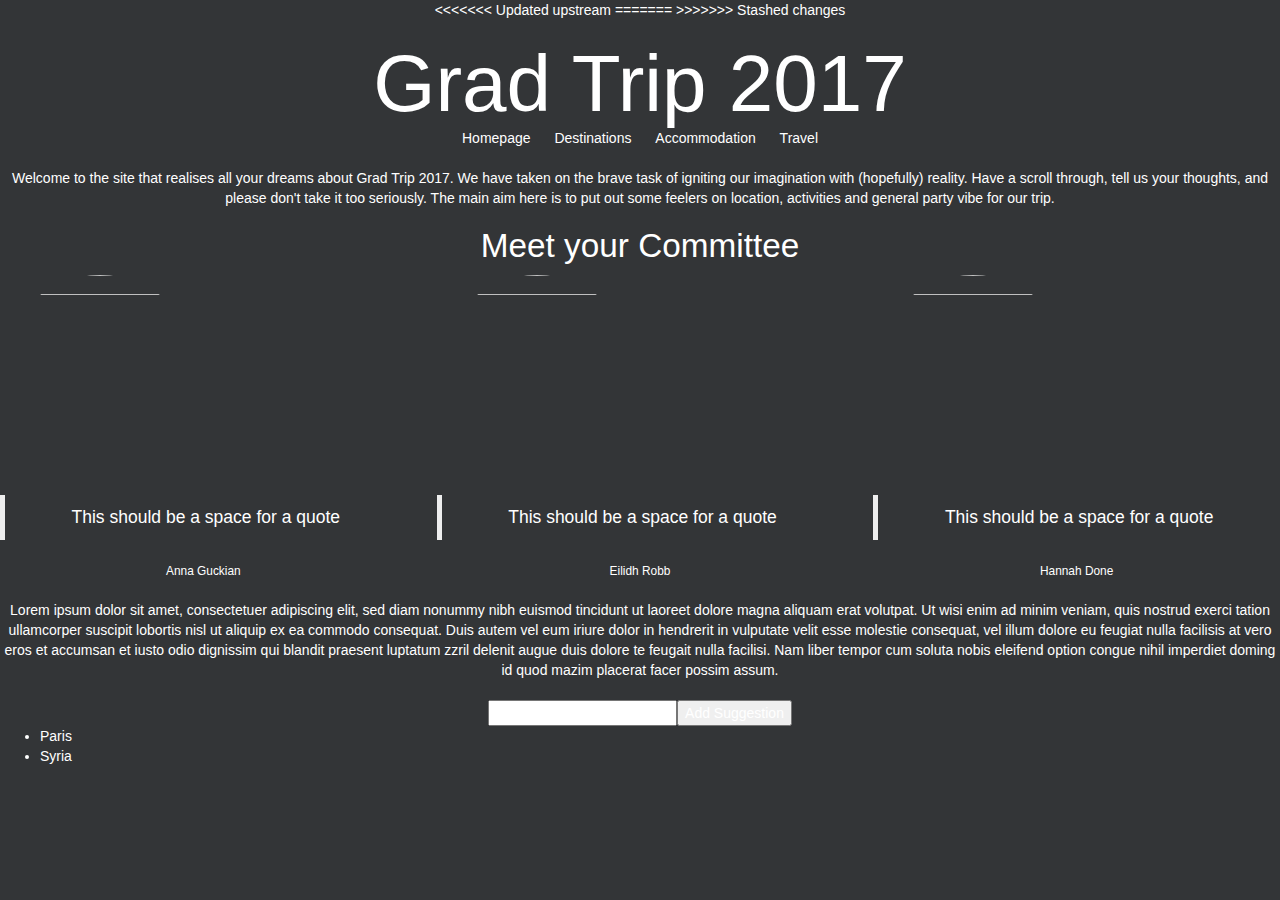
==== index.html @ a5a137ae "sos" ====
<!DOCTYPE html>


<html>
<<<<<<< Updated upstream
<head>
<title> Grad Trip 2017  </title>
<link rel="icon" href="http://images.clipartpanda.com/sun-transparent-background-sun_with_transparent_background.png">
=======

>>>>>>> Stashed changes
<link href='bootstrap-3.3.7-dist/css/bootstrap.css' rel='stylesheet'>
<link rel="stylesheet" type="text/css" href="styleGRAD2017.css">

<head>
<title> Grad Trip 2017 </title>

  <meta name="viewport" content="width=device-width, initial-scale=1.0">

</head>

<body>

	<h1>Grad Trip 2017</h1> 	

		<a href="index.html">Homepage</a>
		<a href="Option1GRAD2017.html">Destinations</a>
		<a href="Option2GRAD2017.html">Accommodation</a>
		<a href="Option3GRAD2017.html">Travel</a>

	<p> Welcome to the site that realises all your dreams about Grad Trip 2017. We have taken on the brave task of igniting our imagination with (hopefully) reality. Have a scroll through, tell us your thoughts, and please don't take it too seriously. The main aim here is to put out some feelers on location, activities and general party vibe for our trip. 
	</p>

	<h2>Meet your Committee</h2>

 <div class='row'>
	<div class='col-sm-4'> 
	  <img src='https://scontent-lhr3-1.xx.fbcdn.net/v/t1.0-9/14359265_10153981009390415_3261408160140280033_n.jpg?oh=26951aca02eb638277023754e0bb4171&oe=58A76B61' class='img-responsive img-circle' width='200pt' height='200pt'>
      <p><blockquote>This should be a space for a quote</blockquote></p>
      <small>Anna Guckian</small>
    </div>

    <div class='col-sm-4'>
    <div>
      <img src='https://scontent-lhr3-1.xx.fbcdn.net/v/t1.0-9/11542005_10206165544794039_8572600504078803065_n.jpg?oh=96e46fac8700574251addc77fcb71bce&oe=5895634D' class='img-responsive img-circle' width='200pt' height='200pt'> 
      <p><blockquote>This should be a space for a quote</blockquote></p>
      <small>Eilidh Robb</small>
    </div> 
    </div>

    <div class='col-sm-4'>
    <div>
      <img src='https://scontent-lhr3-1.xx.fbcdn.net/v/t1.0-9/13669068_10210351791889949_3583524242108590543_n.jpg?oh=28ab3439513641567778971a183f5651&oe=588CE150'  class='img-responsive img-circle' width='200pt' height='200pt'>
      <p><blockquote>This should be a space for a quote</blockquote></p>
      <small>Hannah Done</small>
    </div></div>
</div>

<p>
	Lorem ipsum dolor sit amet, consectetuer adipiscing elit, sed diam nonummy nibh euismod tincidunt ut laoreet dolore magna aliquam erat volutpat. Ut wisi enim ad minim veniam, quis nostrud exerci tation ullamcorper suscipit lobortis nisl ut aliquip ex ea commodo consequat. Duis autem vel eum iriure dolor in hendrerit in vulputate velit esse molestie consequat, vel illum dolore eu feugiat nulla facilisis at vero eros et accumsan et iusto odio dignissim qui blandit praesent luptatum zzril delenit augue duis dolore te feugait nulla facilisi. Nam liber tempor cum soluta nobis eleifend option congue nihil imperdiet doming id quod mazim placerat facer possim assum.
</p>

<input id="input"><button id="addbutton">Add Suggestion</button>
<ul id="list">
	<li>Paris</li>
	<li>Syria</li>
</ul>


<script
  src="https://code.jquery.com/jquery-2.2.4.js"
  integrity="sha256-iT6Q9iMJYuQiMWNd9lDyBUStIq/8PuOW33aOqmvFpqI="
  crossorigin="anonymous"></script>

<script src="example.js"></script>

		
</body>

</html>
---- styleGRAD2017.css ----
body    {
		text-align: center;
		font-family: arial; 
		background-color: #333537;
		color: white; 
		}
	

a 		{
		font-family: arial;
		color:white;
		padding: 0px 10px 0px 10px;
		text-decoration: none;}

p 		{
		font-family: arial;
		color:white;
		margin-top:20px;
		margin-bottom:20px;}



h1		{
		font-size: 60pt;
		color:white;
		margin-bottom:0px;}

h2		{
		color: white;
		font-size:25pt;
		}

p#end  	{font-family: arial;
		color:white;
		margin-top:20px;
		margin-bottom:20px;}

p#destinations {font-family: arial;
		color:white;
		text-align:justify;
		margin-top:40px;
		margin-bottom:20px;}

ul#list{font-family: arial;
		color:white;
		text-align:left;
		}
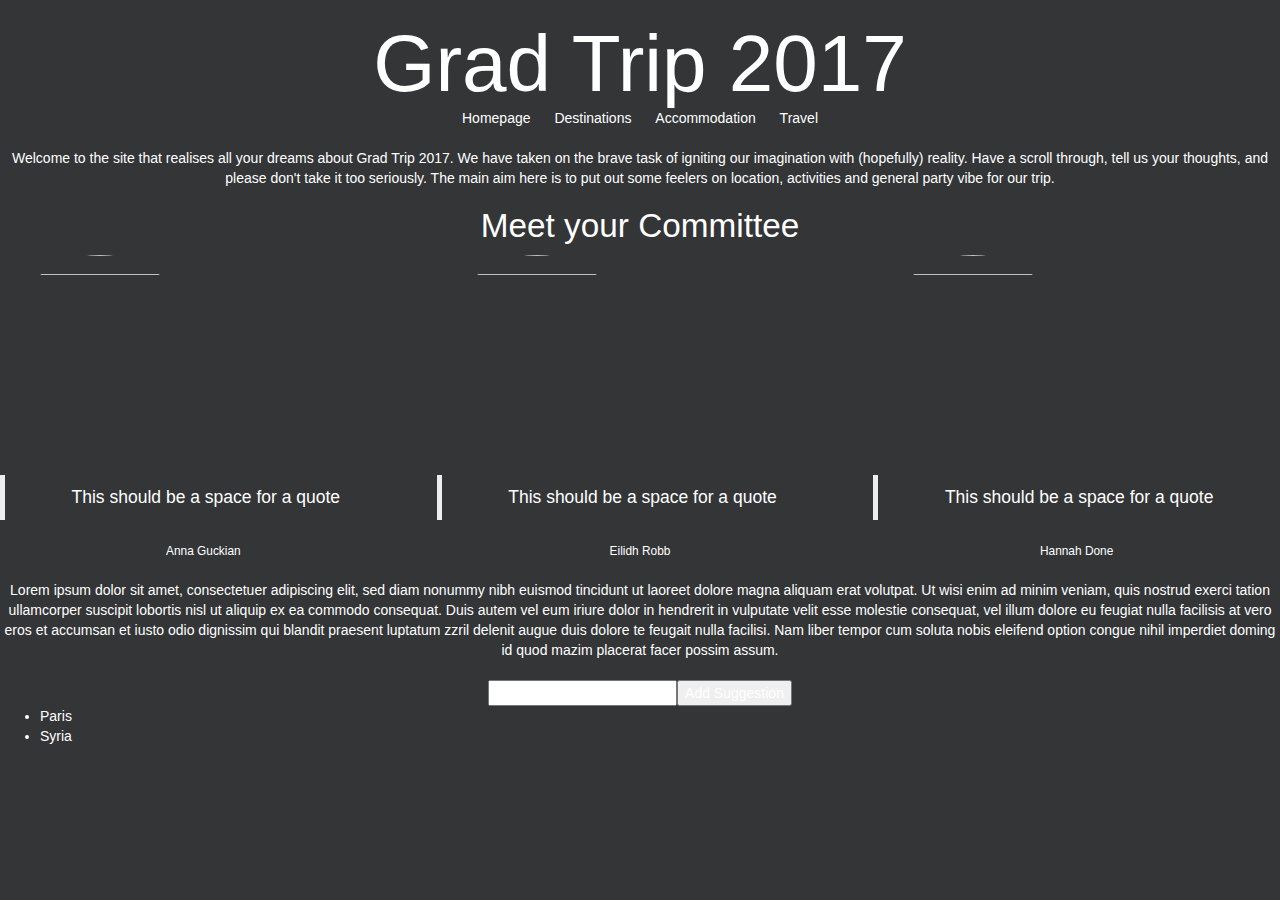
==== commit b607a79e: "Got rid of rando words" ====
--- a/index.html
+++ b/index.html
@@ -2,13 +2,11 @@
 
 
 <html>
-<<<<<<< Updated upstream
+
 <head>
 <title> Grad Trip 2017  </title>
 <link rel="icon" href="http://images.clipartpanda.com/sun-transparent-background-sun_with_transparent_background.png">
-=======
 
->>>>>>> Stashed changes
 <link href='bootstrap-3.3.7-dist/css/bootstrap.css' rel='stylesheet'>
 <link rel="stylesheet" type="text/css" href="styleGRAD2017.css">
 
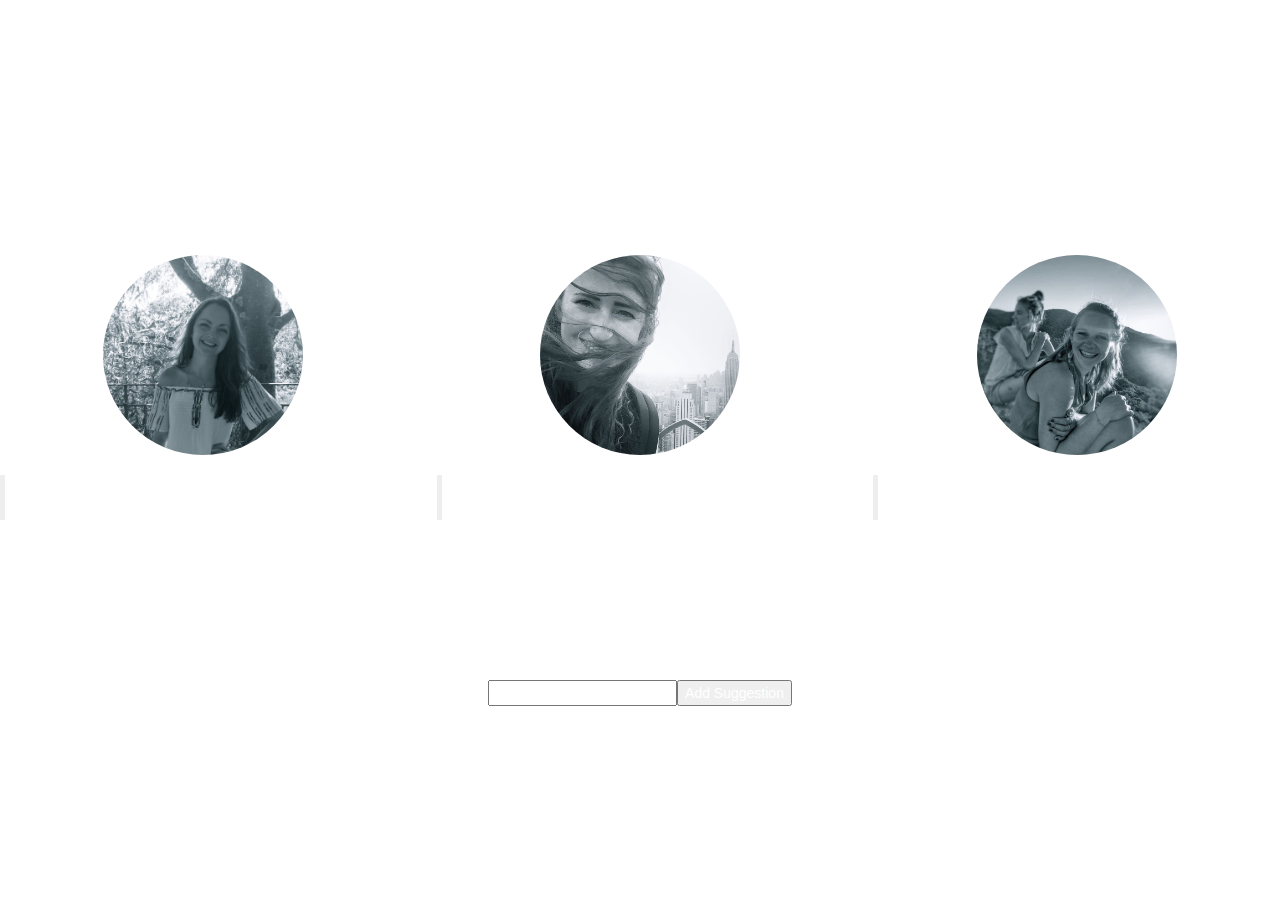
==== commit b55acd66: "centering images" ====
--- a/index.html
+++ b/index.html
@@ -33,14 +33,14 @@
 
  <div class='row'>
 	<div class='col-sm-4'> 
-	  <img src='https://scontent-lhr3-1.xx.fbcdn.net/v/t1.0-9/14359265_10153981009390415_3261408160140280033_n.jpg?oh=26951aca02eb638277023754e0bb4171&oe=58A76B61' class='img-responsive img-circle' width='200pt' height='200pt'>
+	  <center> <img src='imgs/anna.jpg' class='img-responsive img-circle' width='200pt' height='200pt'> </center>
       <p><blockquote>This should be a space for a quote</blockquote></p>
       <small>Anna Guckian</small>
     </div>
 
     <div class='col-sm-4'>
     <div>
-      <img src='https://scontent-lhr3-1.xx.fbcdn.net/v/t1.0-9/11542005_10206165544794039_8572600504078803065_n.jpg?oh=96e46fac8700574251addc77fcb71bce&oe=5895634D' class='img-responsive img-circle' width='200pt' height='200pt'> 
+      <center> <img src='imgs/eilidh.jpg' class='img-responsive img-circle' width='200pt' height='200pt'> </center>
       <p><blockquote>This should be a space for a quote</blockquote></p>
       <small>Eilidh Robb</small>
     </div> 
@@ -48,7 +48,7 @@
 
     <div class='col-sm-4'>
     <div>
-      <img src='https://scontent-lhr3-1.xx.fbcdn.net/v/t1.0-9/13669068_10210351791889949_3583524242108590543_n.jpg?oh=28ab3439513641567778971a183f5651&oe=588CE150'  class='img-responsive img-circle' width='200pt' height='200pt'>
+      <center> <img src='imgs/hannah.jpg' class='img-responsive img-circle' width='200pt' height='200pt'> </center>
       <p><blockquote>This should be a space for a quote</blockquote></p>
       <small>Hannah Done</small>
     </div></div>
--- a/styleGRAD2017.css
+++ b/styleGRAD2017.css
@@ -1,7 +1,9 @@
 body    {
 		text-align: center;
 		font-family: arial; 
-		background-color: #333537;
+		background: url("http://www.hotel-senia.com/flash/info/2.jpg");
+		background-size: cover;
+		background-position: center;
 		color: white; 
 		}
 	
@@ -41,6 +43,94 @@
 		margin-top:40px;
 		margin-bottom:20px;}
 
+<<<<<<< Updated upstream
+=======
+.hovereffect {
+  width: 100%;
+  height: 100%;
+  float: left;
+  overflow: hidden;
+  position: relative;
+  text-align: center;
+  cursor: default;
+}
+
+.hovereffect .overlay {
+  width: 100%;
+  height: 100%;
+  position: absolute;
+  overflow: hidden;
+  top: 0;
+  left: 0;
+  background-color: rgba(75,75,75,0.7);
+  -webkit-transition: all 0.4s ease-in-out;
+  transition: all 0.4s ease-in-out;
+}
+
+.hovereffect:hover .overlay {
+  background-color: rgba(48, 152, 157, 0.4);
+}
+
+.hovereffect img {
+  display: block;
+  position: relative;
+}
+
+.hovereffect h2 {
+  text-transform: uppercase;
+  color: #fff;
+  text-align: center;
+  position: relative;
+  font-size: 17px;
+  padding: 10px;
+  background: rgba(0, 0, 0, 0.6);
+  -webkit-transform: translateY(450px);
+  -ms-transform: translateY(450px);
+  transform: translateY(450px);
+  -webkit-transition: all 0.4s ease-in-out;
+  transition: all 0.4s ease-in-out;
+}
+
+.hovereffect:hover h2 {
+  -webkit-transform: translateY(5px);
+  -ms-transform: translateY(5px);
+  transform: translateY(5px);
+}
+
+/*helllloooo eilidh */
+.hovereffect a.info {
+  display: inline-block;
+  text-decoration: none;
+  padding: 7px 14px;
+  text-transform: uppercase;
+  color: #fff;
+  border: 1px solid #fff;
+  background-color: transparent;
+  opacity: 0;
+  filter: alpha(opacity=0);
+  -webkit-transform: scale(0);
+  -ms-transform: scale(0);
+  transform: scale(0);
+  -webkit-transition: all 0.4s ease-in-out;
+  transition: all 0.4s ease-in-out;
+  font-weight: normal;
+  margin: -52px 0 0 0;
+  padding: 62px 100px;
+}
+
+.hovereffect:hover a.info {
+  opacity: 1;
+  filter: alpha(opacity=100);
+  -webkit-transform: scale(10);
+  -ms-transform: scale(10);
+  transform: scale(10);
+}
+
+.hovereffect a.info:hover {
+  box-shadow: 0 0 5px #fff;
+}
+
+>>>>>>> Stashed changes
 ul#list{font-family: arial;
 		color:white;
 		text-align:left;
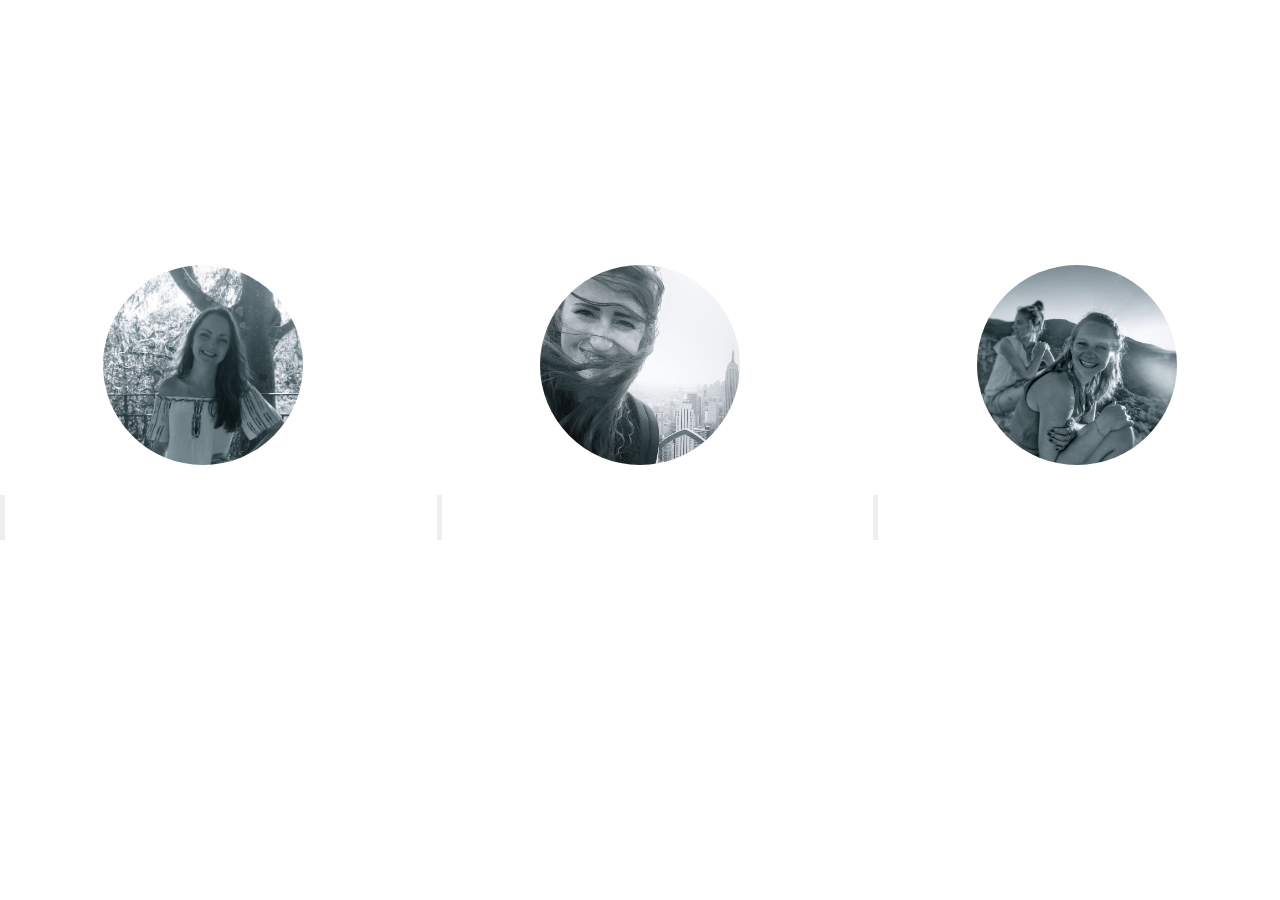
==== commit 2ef45d16: "Hannah's changes" ====
--- a/index.html
+++ b/index.html
@@ -26,7 +26,10 @@
 		<a href="Option2GRAD2017.html">Accommodation</a>
 		<a href="Option3GRAD2017.html">Travel</a>
 
-	<p> Welcome to the site that realises all your dreams about Grad Trip 2017. We have taken on the brave task of igniting our imagination with (hopefully) reality. Have a scroll through, tell us your thoughts, and please don't take it too seriously. The main aim here is to put out some feelers on location, activities and general party vibe for our trip. 
+<br/> <br/>
+
+
+	<p> Welcome to the site that realises all your dreams about Grad Trip 2017, that you never even knew you had. 
 	</p>
 
 	<h2>Meet your Committee</h2>
@@ -34,14 +37,14 @@
  <div class='row'>
 	<div class='col-sm-4'> 
 	  <center> <img src='imgs/anna.jpg' class='img-responsive img-circle' width='200pt' height='200pt'> </center>
-      <p><blockquote>This should be a space for a quote</blockquote></p>
+      <p><blockquote> "Will there be pablos?!" </blockquote></p>
       <small>Anna Guckian</small>
     </div>
 
     <div class='col-sm-4'>
     <div>
       <center> <img src='imgs/eilidh.jpg' class='img-responsive img-circle' width='200pt' height='200pt'> </center>
-      <p><blockquote>This should be a space for a quote</blockquote></p>
+      <p><blockquote>"When's happy hour?!"</blockquote></p>
       <small>Eilidh Robb</small>
     </div> 
     </div>
@@ -49,21 +52,15 @@
     <div class='col-sm-4'>
     <div>
       <center> <img src='imgs/hannah.jpg' class='img-responsive img-circle' width='200pt' height='200pt'> </center>
-      <p><blockquote>This should be a space for a quote</blockquote></p>
+      <p><blockquote>"Do you think dogs are allowed?!"</blockquote></p>
       <small>Hannah Done</small>
     </div></div>
 </div>
 
-<p>
-	Lorem ipsum dolor sit amet, consectetuer adipiscing elit, sed diam nonummy nibh euismod tincidunt ut laoreet dolore magna aliquam erat volutpat. Ut wisi enim ad minim veniam, quis nostrud exerci tation ullamcorper suscipit lobortis nisl ut aliquip ex ea commodo consequat. Duis autem vel eum iriure dolor in hendrerit in vulputate velit esse molestie consequat, vel illum dolore eu feugiat nulla facilisis at vero eros et accumsan et iusto odio dignissim qui blandit praesent luptatum zzril delenit augue duis dolore te feugait nulla facilisi. Nam liber tempor cum soluta nobis eleifend option congue nihil imperdiet doming id quod mazim placerat facer possim assum.
-</p>
-
-<input id="input"><button id="addbutton">Add Suggestion</button>
-<ul id="list">
-	<li>Paris</li>
-	<li>Syria</li>
-</ul>
-
+<h2>
+<br /> Enjoy browsing through our website as a little relaxation time away from your deadlines and exams! 
+<br /><br /><br /><br /> <br/>
+</h2>
 
 <script
   src="https://code.jquery.com/jquery-2.2.4.js"
@@ -72,7 +69,8 @@
 
 <script src="example.js"></script>
 
-		
+<margin-bottom= 500px; >
+
 </body>
 
 </html>
--- a/styleGRAD2017.css
+++ b/styleGRAD2017.css
@@ -1,8 +1,8 @@
 body    {
 		text-align: center;
 		font-family: arial; 
-		background: url("http://www.hotel-senia.com/flash/info/2.jpg");
-		background-size: cover;
+		background: url("http://67.media.tumblr.com/67f9e1608af7082d9db3df685ff18ab2/tumblr_ogsze0TYkE1u1xf3no1_1280.jpg");
+		background-size: ;
 		background-position: center;
 		color: white; 
 		}
@@ -17,9 +17,8 @@
 p 		{
 		font-family: arial;
 		color:white;
-		margin-top:20px;
+		margin-top:30px;
 		margin-bottom:20px;}
-
 
 
 h1		{
@@ -32,6 +31,22 @@
 		font-size:25pt;
 		}
 
+small {
+  font-size: 10pt;
+  font-style: italic;
+}
+input {
+  font-size: 10pt;
+  color: black;
+}
+select {
+  font-size:10;
+  color: black;
+}
+.type {
+  color: white;
+}
+
 p#end  	{font-family: arial;
 		color:white;
 		margin-top:20px;
@@ -42,6 +57,7 @@
 		text-align:justify;
 		margin-top:40px;
 		margin-bottom:20px;}
+
 
 <<<<<<< Updated upstream
 =======
@@ -130,9 +146,13 @@
   box-shadow: 0 0 5px #fff;
 }
 
->>>>>>> Stashed changes
 ul#list{font-family: arial;
 		color:white;
 		text-align:left;
 		}
 
+.carousel-inner > .item > img, .carousel-inner > .item > a > img {
+      width: 600;
+      height:300;
+      margin: auto;
+      }
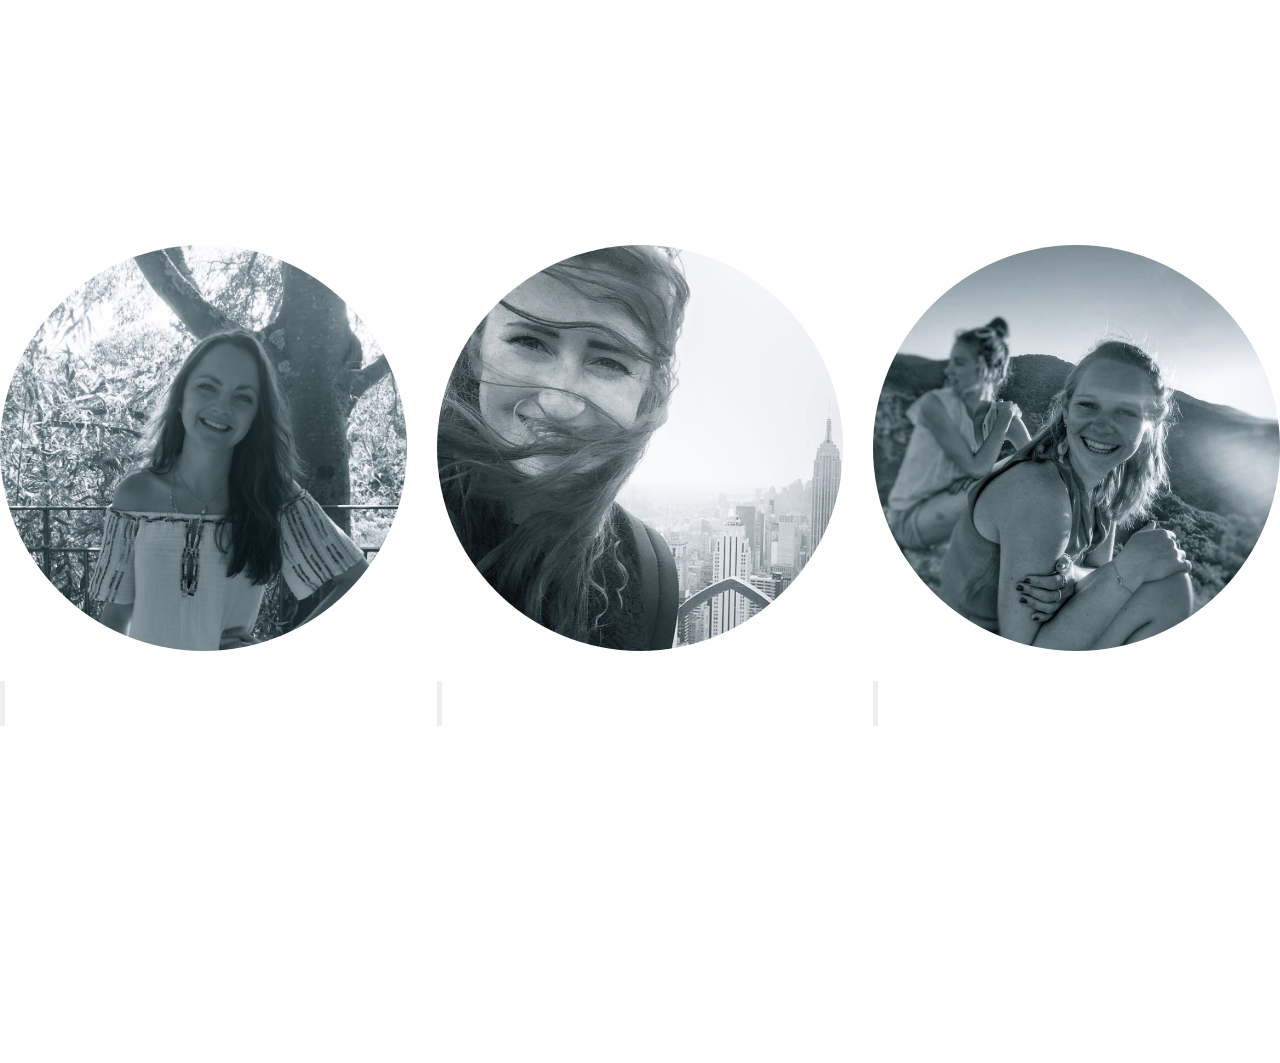
==== commit 7470093d: "hannahs" ====
--- a/index.html
+++ b/index.html
@@ -9,6 +9,7 @@
 
 <link href='bootstrap-3.3.7-dist/css/bootstrap.css' rel='stylesheet'>
 <link rel="stylesheet" type="text/css" href="styleGRAD2017.css">
+
 
 <head>
 <title> Grad Trip 2017 </title>
@@ -24,10 +25,7 @@
 		<a href="index.html">Homepage</a>
 		<a href="Option1GRAD2017.html">Destinations</a>
 		<a href="Option2GRAD2017.html">Accommodation</a>
-		<a href="Option3GRAD2017.html">Travel</a>
-
-<br/> <br/>
-
+		<a href="Option3GRAD2017.html">Give your Suggestions</a>
 
 	<p> Welcome to the site that realises all your dreams about Grad Trip 2017, that you never even knew you had. 
 	</p>
--- a/styleGRAD2017.css
+++ b/styleGRAD2017.css
@@ -24,7 +24,8 @@
 h1		{
 		font-size: 60pt;
 		color:white;
-		margin-bottom:0px;}
+		margin-bottom:0px;
+    }
 
 h2		{
 		color: white;
@@ -52,19 +53,25 @@
 		margin-top:20px;
 		margin-bottom:20px;}
 
-p#destinations {font-family: arial;
+
+
+}
+p#destinations {
+		font-family: arial;
 		color:white;
 		text-align:justify;
-		margin-top:40px;
+		margin-top:20px;
 		margin-bottom:20px;}
 
+<<<<<<< HEAD
+/*-------------------------Hover CSS Coding-----------------------*/
+=======
 
-<<<<<<< Updated upstream
-=======
+
 .hovereffect {
   width: 100%;
   height: 100%;
-  float: left;
+  float: center;
   overflow: hidden;
   position: relative;
   text-align: center;
@@ -83,13 +90,14 @@
   transition: all 0.4s ease-in-out;
 }
 
-.hovereffect:hover .overlay {
-  background-color: rgba(48, 152, 157, 0.4);
-}
-
 .hovereffect img {
   display: block;
-  position: relative;
+  position: center;
+  margin-top: 10px;
+  margin-bottom: 10px;
+  margin-left: 10px;
+  margin-right: 10px;
+
 }
 
 .hovereffect h2 {
@@ -113,14 +121,14 @@
   transform: translateY(5px);
 }
 
-/*helllloooo eilidh */
+
 .hovereffect a.info {
   display: inline-block;
   text-decoration: none;
-  padding: 7px 14px;
-  text-transform: uppercase;
+  padding: 7px 7px;
+  text-transform: case;
   color: #fff;
-  border: 1px solid #fff;
+  border: 10px solid #fff;
   background-color: transparent;
   opacity: 0;
   filter: alpha(opacity=0);
@@ -131,28 +139,51 @@
   transition: all 0.4s ease-in-out;
   font-weight: normal;
   margin: -52px 0 0 0;
-  padding: 62px 100px;
+  padding: 100px 100px;
 }
 
-.hovereffect:hover a.info {
-  opacity: 1;
+.hovereffect:hover a{
+  opacity: 2;
+  font-size: 2px;
   filter: alpha(opacity=100);
   -webkit-transform: scale(10);
   -ms-transform: scale(10);
   transform: scale(10);
 }
 
-.hovereffect a.info:hover {
-  box-shadow: 0 0 5px #fff;
+.text {
+	font-size: 12px;
+	margin: 10px;
 }
+
+
 
 ul#list{font-family: arial;
 		color:white;
 		text-align:left;
 		}
 
-.carousel-inner > .item > img, .carousel-inner > .item > a > img {
-      width: 600;
-      height:300;
+
+
+/*------------------------Carousel CSS Coding----------------------*/
+.carousel-inner > .item > img, 
+.carousel-inner > .item > a > img {
+      width: 700;
+      height:400;
       margin: auto;
       }
+
+.carousel-caption { 
+  background-color: white;
+  opacity:0.5;
+  font-size: 20pt;
+  color:black;}
+
+.img-responsive,
+.thumbnail > img,
+.thumbnail a > img,
+.carousel-inner > .item > img,
+.carousel-inner > .item > a > img {
+  display: block;
+  width: 100%;
+  height: auto;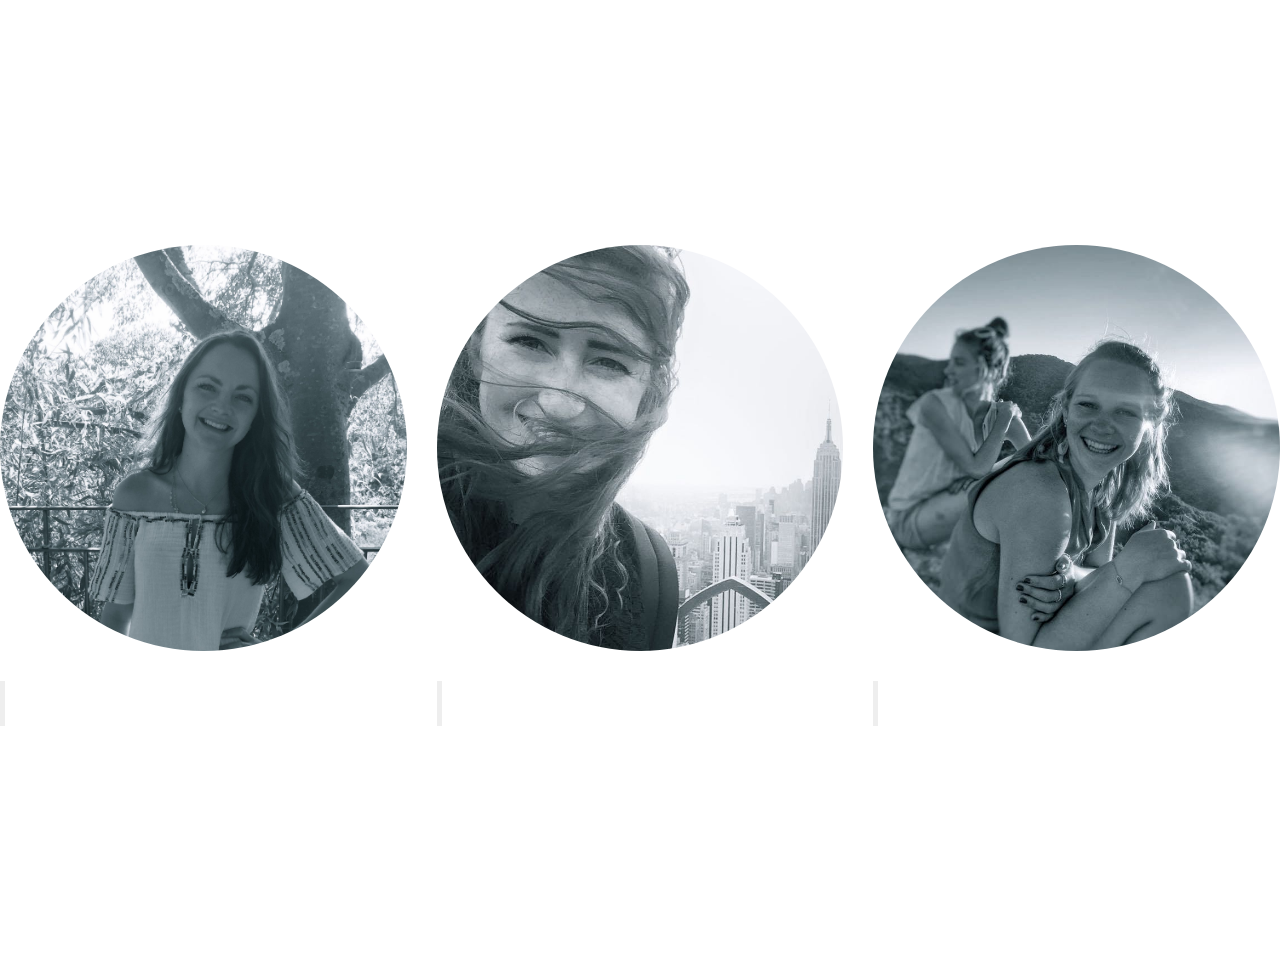
==== commit f5c7d4d1: "yay" ====
--- a/index.html
+++ b/index.html
@@ -9,7 +9,6 @@
 
 <link href='bootstrap-3.3.7-dist/css/bootstrap.css' rel='stylesheet'>
 <link rel="stylesheet" type="text/css" href="styleGRAD2017.css">
-
 
 <head>
 <title> Grad Trip 2017 </title>
@@ -55,11 +54,10 @@
     </div></div>
 </div>
 
-<h2>
+<h4>
 <br /> Enjoy browsing through our website as a little relaxation time away from your deadlines and exams! 
-<br /><br /><br /><br /> <br/>
-</h2>
-
+</h4>
+<br /><br /><br />
 <script
   src="https://code.jquery.com/jquery-2.2.4.js"
   integrity="sha256-iT6Q9iMJYuQiMWNd9lDyBUStIq/8PuOW33aOqmvFpqI="
@@ -69,6 +67,7 @@
 
 <margin-bottom= 500px; >
 
+<p> © All rights reserved to us </p>
 </body>
 
 </html>
--- a/styleGRAD2017.css
+++ b/styleGRAD2017.css
@@ -2,7 +2,7 @@
 		text-align: center;
 		font-family: arial; 
 		background: url("http://67.media.tumblr.com/67f9e1608af7082d9db3df685ff18ab2/tumblr_ogsze0TYkE1u1xf3no1_1280.jpg");
-		background-size: ;
+		background-size: cover ;
 		background-position: center;
 		color: white; 
 		}
@@ -31,6 +31,12 @@
 		color: white;
 		font-size:25pt;
 		}
+
+h4 {
+  background-color: transparent;
+  opacity:0.5;
+  color:white;
+}
 
 small {
   font-size: 10pt;
@@ -179,6 +185,7 @@
   font-size: 20pt;
   color:black;}
 
+
 .img-responsive,
 .thumbnail > img,
 .thumbnail a > img,
